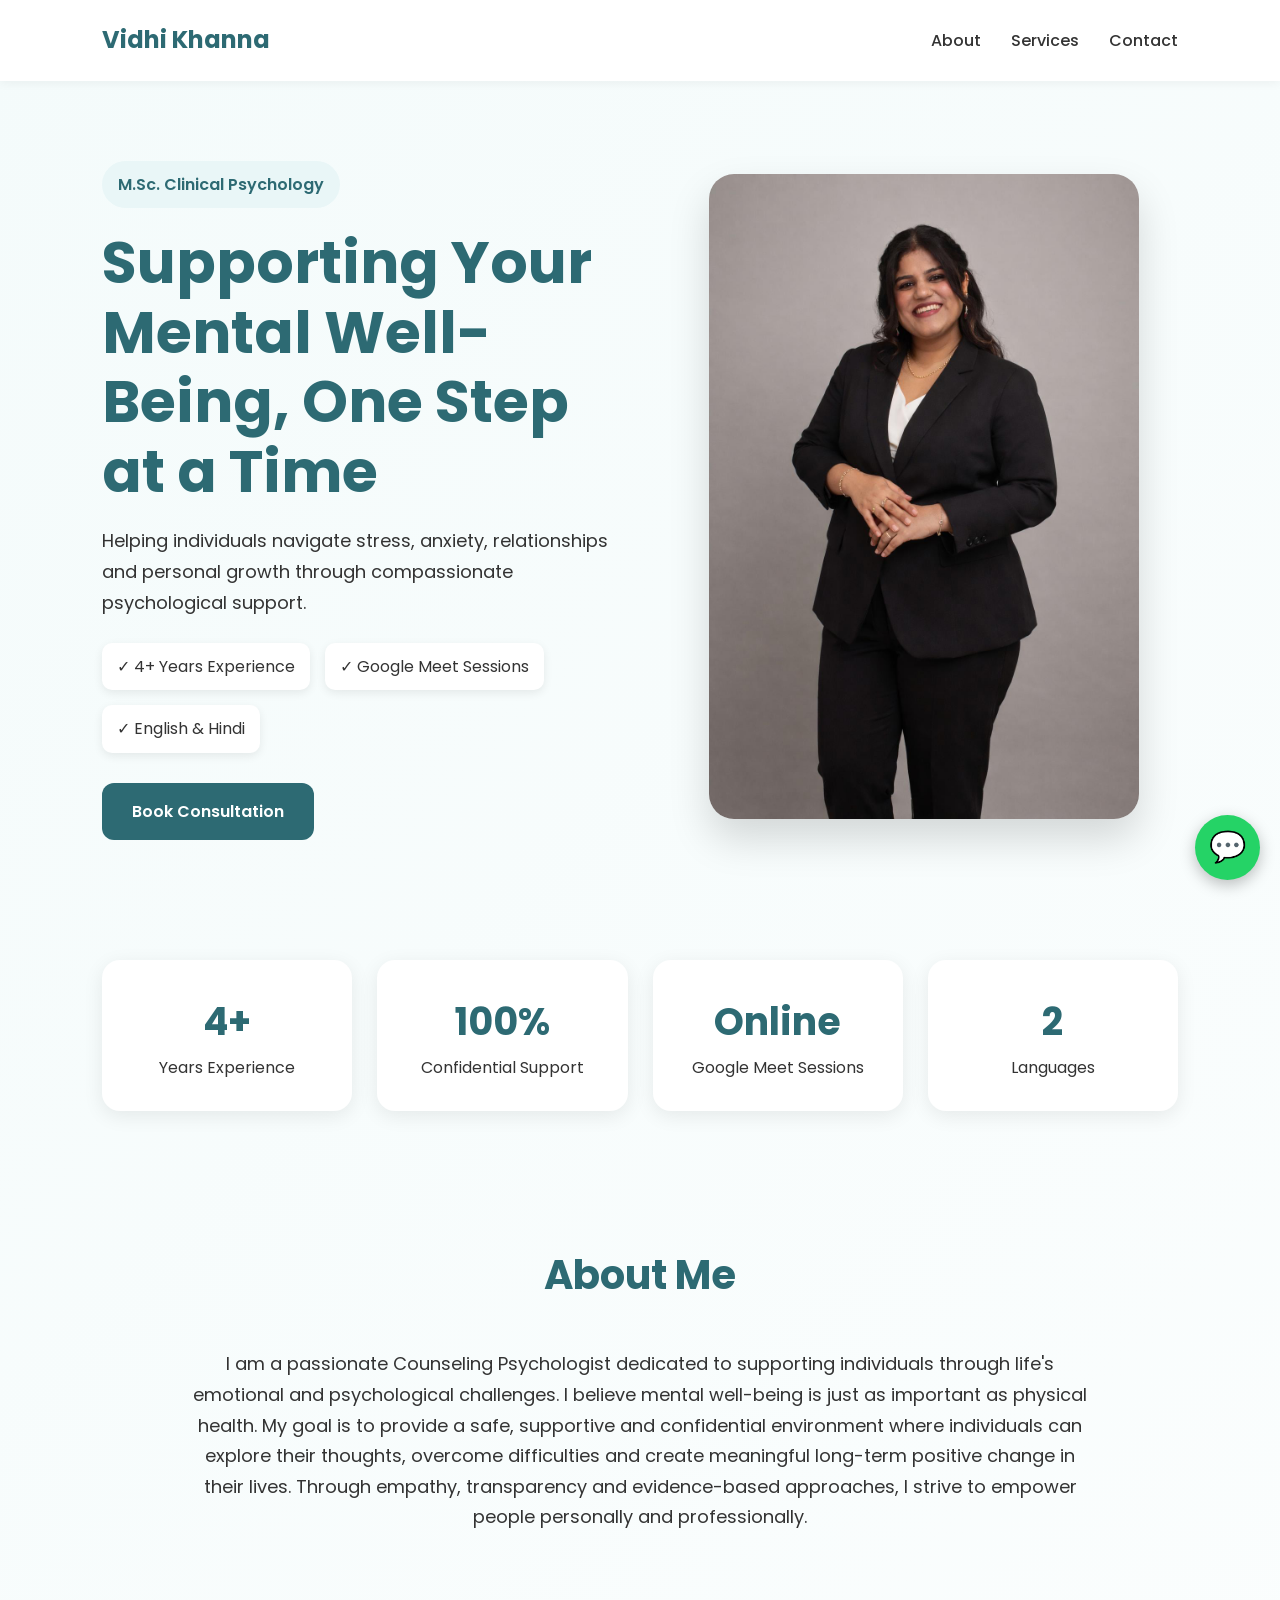
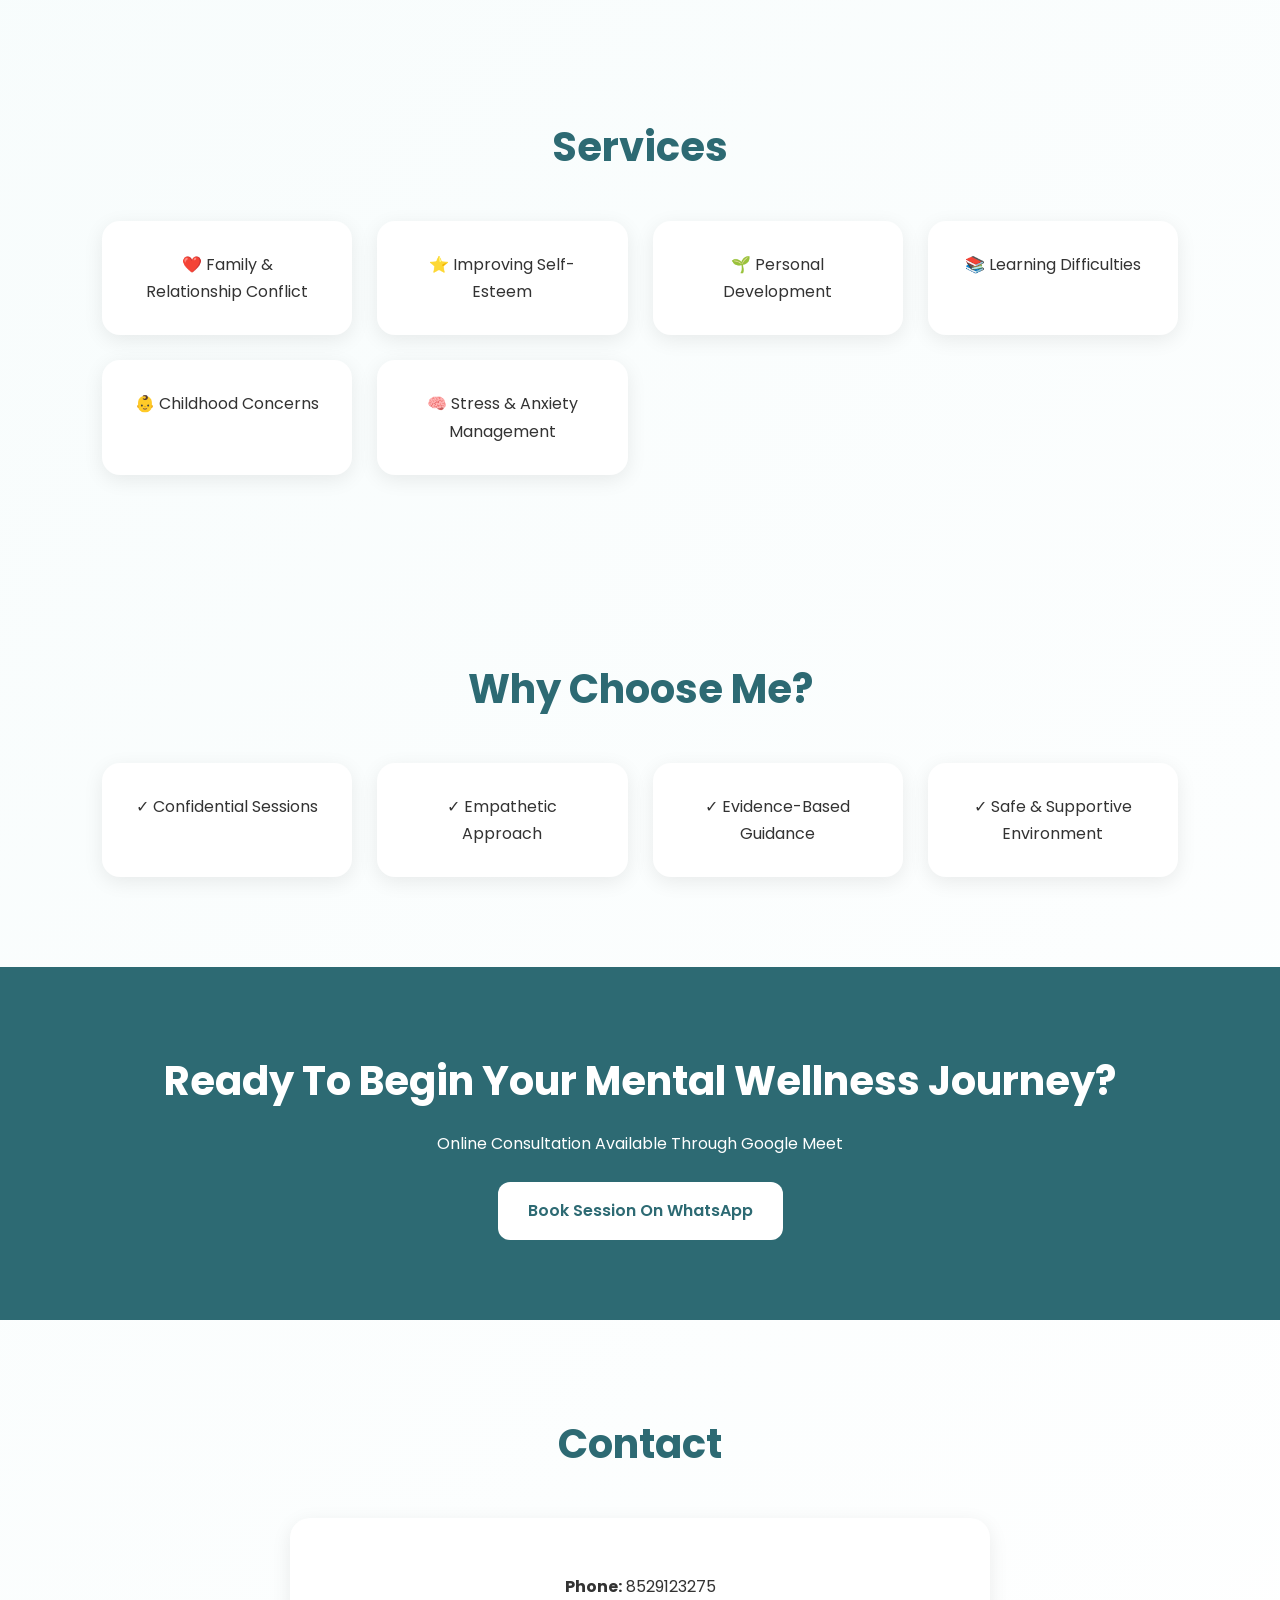
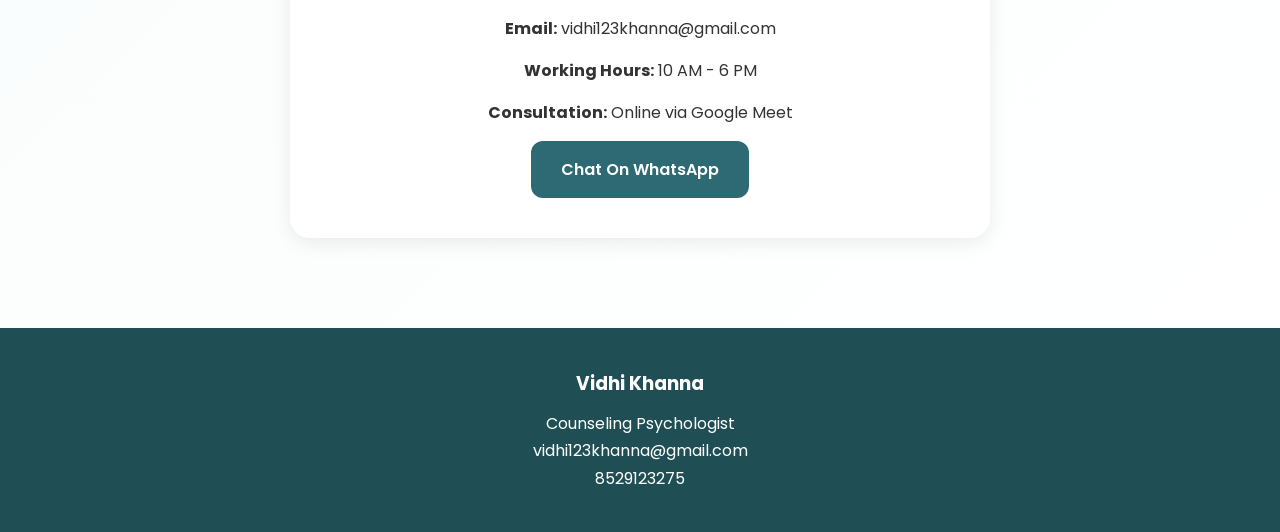
==== index.html @ dda38650 "Initial commit" ====
<!DOCTYPE html>
<html lang="en">
<head>
<meta charset="UTF-8">
<meta name="viewport" content="width=device-width, initial-scale=1.0">

<title>Vidhi Khanna | Counseling Psychologist</title>

<meta name="description"
content="Vidhi Khanna is a Counseling Psychologist providing online counseling sessions for stress, anxiety, relationships, self-esteem, personal development and emotional well-being.">

<link rel="stylesheet" href="style.css">

<link href="https://fonts.googleapis.com/css2?family=Poppins:wght@300;400;500;600;700&display=swap" rel="stylesheet">

</head>
<body>

<nav class="navbar">

    <div class="logo">Vidhi Khanna</div>

    <ul class="nav-links">
        <li><a href="#about">About</a></li>
        <li><a href="#services">Services</a></li>
        <li><a href="#contact">Contact</a></li>
    </ul>

</nav>

<section class="hero">

    <div class="hero-text">

        <span class="badge">
            M.Sc. Clinical Psychology
        </span>

        <h1>
            Supporting Your Mental Well-Being,
            One Step at a Time
        </h1>

        <p>
            Helping individuals navigate stress,
            anxiety, relationships and personal growth
            through compassionate psychological support.
        </p>

        <div class="hero-points">
            <span>✓ 4+ Years Experience</span>
            <span>✓ Google Meet Sessions</span>
            <span>✓ English & Hindi</span>
        </div>

        <a href="https://wa.me/918529123275"
           target="_blank"
           class="btn">
           Book Consultation
        </a>

    </div>

    <div class="hero-image">
        <img src="images/vidhi.jpeg" alt="Vidhi Khanna">
    </div>

</section>

<section class="stats">

    <div class="stat-box">
        <h2>4+</h2>
        <p>Years Experience</p>
    </div>

    <div class="stat-box">
        <h2>100%</h2>
        <p>Confidential Support</p>
    </div>

    <div class="stat-box">
        <h2>Online</h2>
        <p>Google Meet Sessions</p>
    </div>

    <div class="stat-box">
        <h2>2</h2>
        <p>Languages</p>
    </div>

</section>

<section id="about" class="section">

    <h2>About Me</h2>

    <p class="about-text">

        I am a passionate Counseling Psychologist dedicated to supporting
        individuals through life's emotional and psychological challenges.

        I believe mental well-being is just as important as physical health.

        My goal is to provide a safe, supportive and confidential environment
        where individuals can explore their thoughts, overcome difficulties
        and create meaningful long-term positive change in their lives.

        Through empathy, transparency and evidence-based approaches,
        I strive to empower people personally and professionally.

    </p>

</section>

<section id="services" class="section">

    <h2>Services</h2>

    <div class="service-grid">

        <div class="card">❤️ Family & Relationship Conflict</div>

        <div class="card">⭐ Improving Self-Esteem</div>

        <div class="card">🌱 Personal Development</div>

        <div class="card">📚 Learning Difficulties</div>

        <div class="card">👶 Childhood Concerns</div>

        <div class="card">🧠 Stress & Anxiety Management</div>

    </div>

</section>

<section class="section">

    <h2>Why Choose Me?</h2>

    <div class="service-grid">

        <div class="card">
            ✓ Confidential Sessions
        </div>

        <div class="card">
            ✓ Empathetic Approach
        </div>

        <div class="card">
            ✓ Evidence-Based Guidance
        </div>

        <div class="card">
            ✓ Safe & Supportive Environment
        </div>

    </div>

</section>

<section class="cta">

    <h2>
        Ready To Begin Your Mental Wellness Journey?
    </h2>

    <p>
        Online Consultation Available Through Google Meet
    </p>

    <a href="https://wa.me/918529123275"
       target="_blank"
       class="btn">
       Book Session On WhatsApp
    </a>

</section>

<section id="contact" class="section">

    <h2>Contact</h2>

    <div class="contact-box">

        <p><strong>Phone:</strong> 8529123275</p>

        <p><strong>Email:</strong> vidhi123khanna@gmail.com</p>

        <p><strong>Working Hours:</strong> 10 AM - 6 PM</p>

        <p><strong>Consultation:</strong> Online via Google Meet</p>

        <a href="https://wa.me/918529123275"
           target="_blank"
           class="btn">
           Chat On WhatsApp
        </a>

    </div>

</section>

<footer>

    <h3>Vidhi Khanna</h3>

    <p>Counseling Psychologist</p>

    <p>vidhi123khanna@gmail.com</p>

    <p>8529123275</p>

</footer>

<a href="https://wa.me/918529123275"
   target="_blank"
   class="whatsapp-float">

    💬

</a>

<script src="script.js"></script>

</body>
</html>
---- style.css ----
html{
    scroll-behavior:smooth;
}

*{
    margin:0;
    padding:0;
    box-sizing:border-box;
    font-family:'Poppins',sans-serif;
}

body{
    background:linear-gradient(135deg,#f4fbfb,#ffffff);
    color:#333;
    line-height:1.7;
}

/* Navbar */

.navbar{
    position:sticky;
    top:0;
    z-index:1000;
    display:flex;
    justify-content:space-between;
    align-items:center;
    padding:20px 8%;
    background:rgba(255,255,255,.95);
    backdrop-filter:blur(10px);
}

.logo{
    font-size:24px;
    font-weight:700;
    color:#2d6a73;
}

.nav-links{
    display:flex;
    gap:30px;
    list-style:none;
}

.nav-links a{
    text-decoration:none;
    color:#333;
    font-weight:500;
}

.nav-links a:hover{
    color:#2d6a73;
}

/* Hero */

.hero{
    min-height:90vh;
    display:flex;
    justify-content:space-between;
    align-items:center;
    gap:60px;
    padding:80px 8%;
}

.hero-text{
    flex:1;
}

.badge{
    display:inline-block;
    background:#e9f6f7;
    color:#2d6a73;
    padding:10px 16px;
    border-radius:30px;
    margin-bottom:20px;
    font-weight:600;
}

.hero-text h1{
    font-size:58px;
    line-height:1.2;
    color:#2d6a73;
    margin-bottom:20px;
}

.hero-text p{
    font-size:18px;
    margin-bottom:25px;
}

.hero-points{
    display:flex;
    flex-wrap:wrap;
    gap:15px;
    margin-bottom:30px;
}

.hero-points span{
    background:white;
    padding:10px 15px;
    border-radius:10px;
    box-shadow:0 3px 10px rgba(0,0,0,.08);
}

.hero-image{
    flex:1;
    text-align:center;
}

.hero-image img{
    width:100%;
    max-width:430px;
    border-radius:25px;
    box-shadow:0 20px 40px rgba(0,0,0,.15);
    transition:.4s;
}

.hero-image img:hover{
    transform:translateY(-8px);
}

/* Buttons */

.btn{
    display:inline-block;
    padding:15px 30px;
    background:#2d6a73;
    color:white;
    text-decoration:none;
    border-radius:12px;
    font-weight:600;
    transition:.3s;
}

.btn:hover{
    transform:translateY(-3px);
}

/* Sections */

.section{
    padding:90px 8%;
}

.section h2{
    text-align:center;
    color:#2d6a73;
    margin-bottom:40px;
    font-size:40px;
}

.about-text{
    max-width:900px;
    margin:auto;
    text-align:center;
    font-size:18px;
}

/* Stats */

.stats{
    display:grid;
    grid-template-columns:repeat(auto-fit,minmax(220px,1fr));
    gap:25px;
    padding:40px 8%;
}

.stat-box{
    background:white;
    text-align:center;
    padding:30px;
    border-radius:18px;
    box-shadow:0 5px 20px rgba(0,0,0,.08);
}

.stat-box h2{
    color:#2d6a73;
    font-size:38px;
}

/* Services */

.service-grid{
    display:grid;
    grid-template-columns:repeat(auto-fit,minmax(250px,1fr));
    gap:25px;
}

.card{
    background:white;
    padding:30px;
    border-radius:18px;
    text-align:center;
    box-shadow:0 5px 20px rgba(0,0,0,.08);
    transition:.3s;
    opacity:0;
    transform:translateY(30px);
}

.card.show{
    opacity:1;
    transform:translateY(0);
}

.card:hover{
    transform:translateY(-6px);
}

/* CTA */

.cta{
    text-align:center;
    padding:80px 8%;
    background:#2d6a73;
    color:white;
}

.cta h2{
    margin-bottom:15px;
    font-size:40px;
}

.cta p{
    margin-bottom:25px;
}

.cta .btn{
    background:white;
    color:#2d6a73;
}

/* Contact */

.contact-box{
    max-width:700px;
    margin:auto;
    text-align:center;
    background:white;
    padding:40px;
    border-radius:20px;
    box-shadow:0 5px 20px rgba(0,0,0,.08);
}

.contact-box p{
    margin:15px 0;
}

/* Footer */

footer{
    background:#1f4f55;
    color:white;
    text-align:center;
    padding:40px 20px;
}

footer h3{
    margin-bottom:10px;
}

/* WhatsApp */

.whatsapp-float{
    position:fixed;
    right:20px;
    bottom:20px;
    width:65px;
    height:65px;
    background:#25D366;
    color:white;
    border-radius:50%;
    display:flex;
    justify-content:center;
    align-items:center;
    text-decoration:none;
    font-size:30px;
    box-shadow:0 5px 15px rgba(0,0,0,.25);
}

/* Mobile */

@media(max-width:768px){

    .hero{
        flex-direction:column-reverse;
        text-align:center;
    }

    .hero-text h1{
        font-size:38px;
    }

    .nav-links{
        display:none;
    }

    .section h2{
        font-size:32px;
    }

    .cta h2{
        font-size:30px;
    }
}
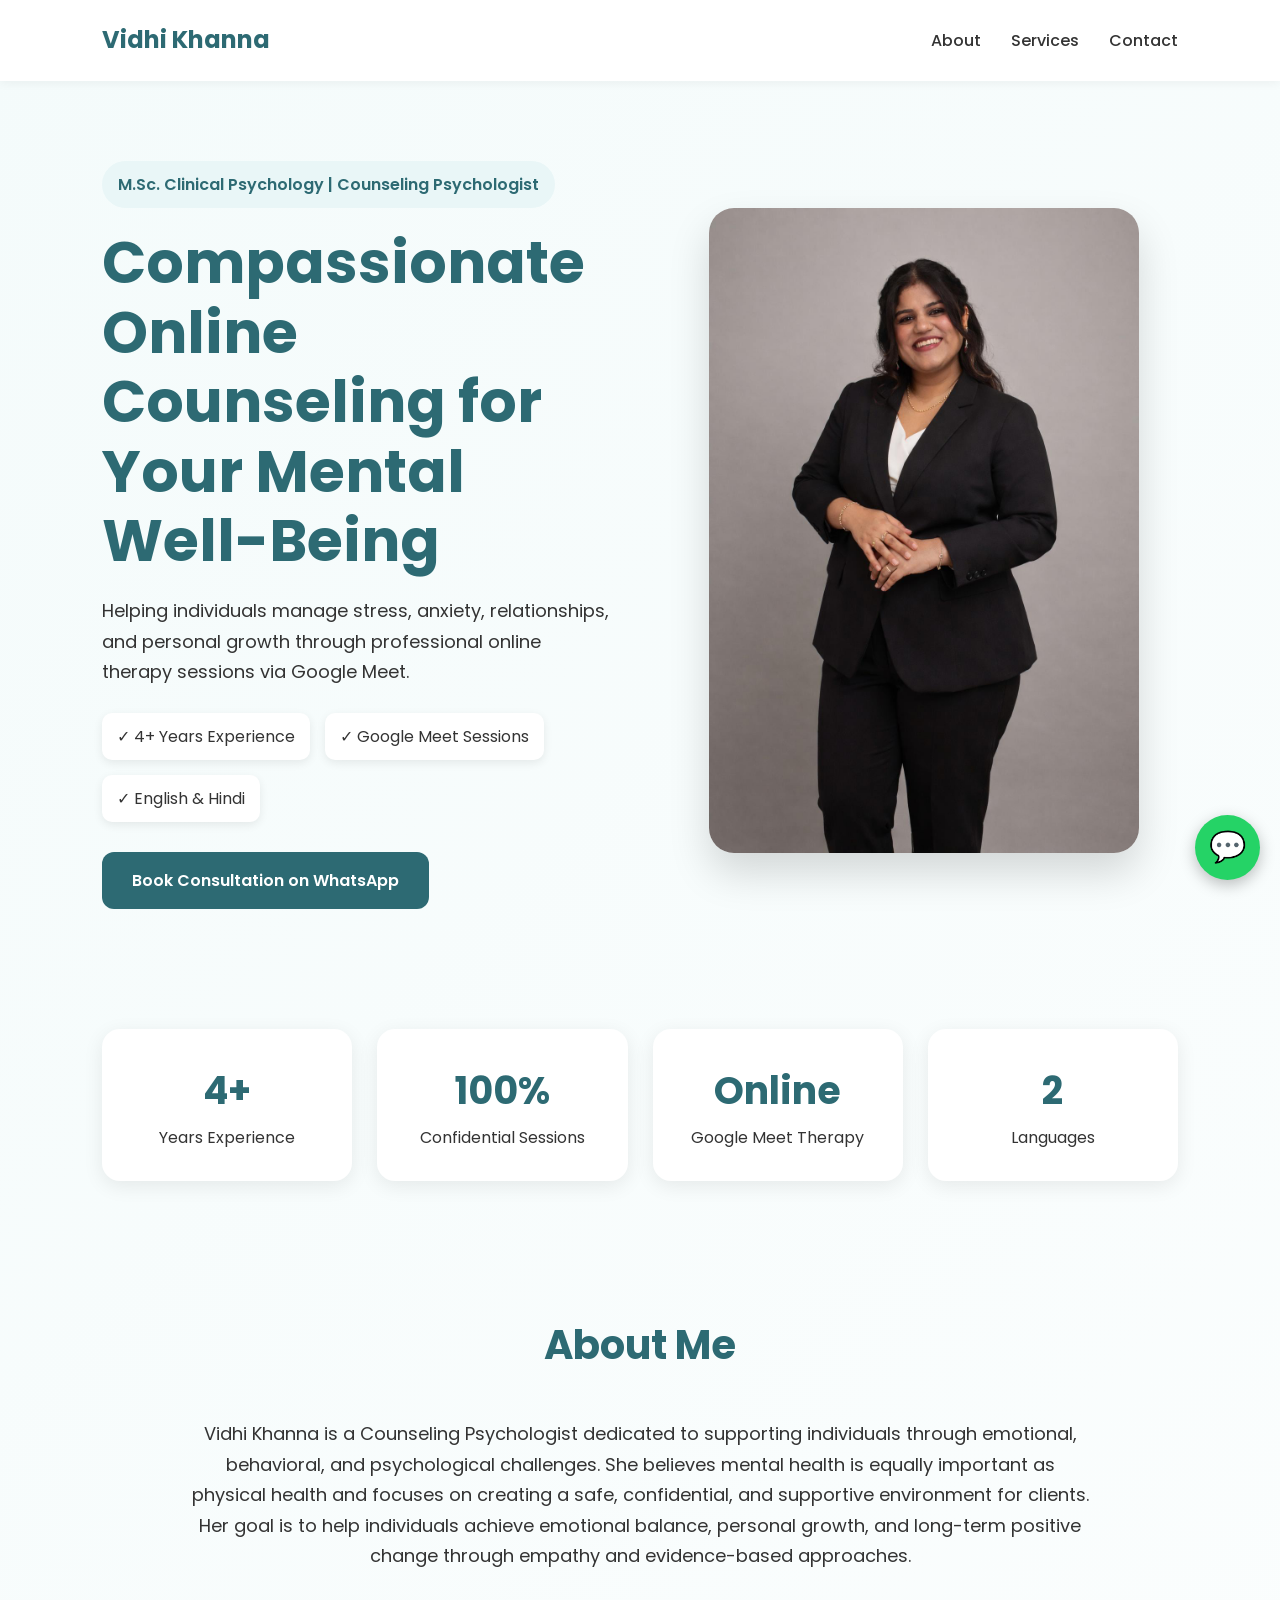
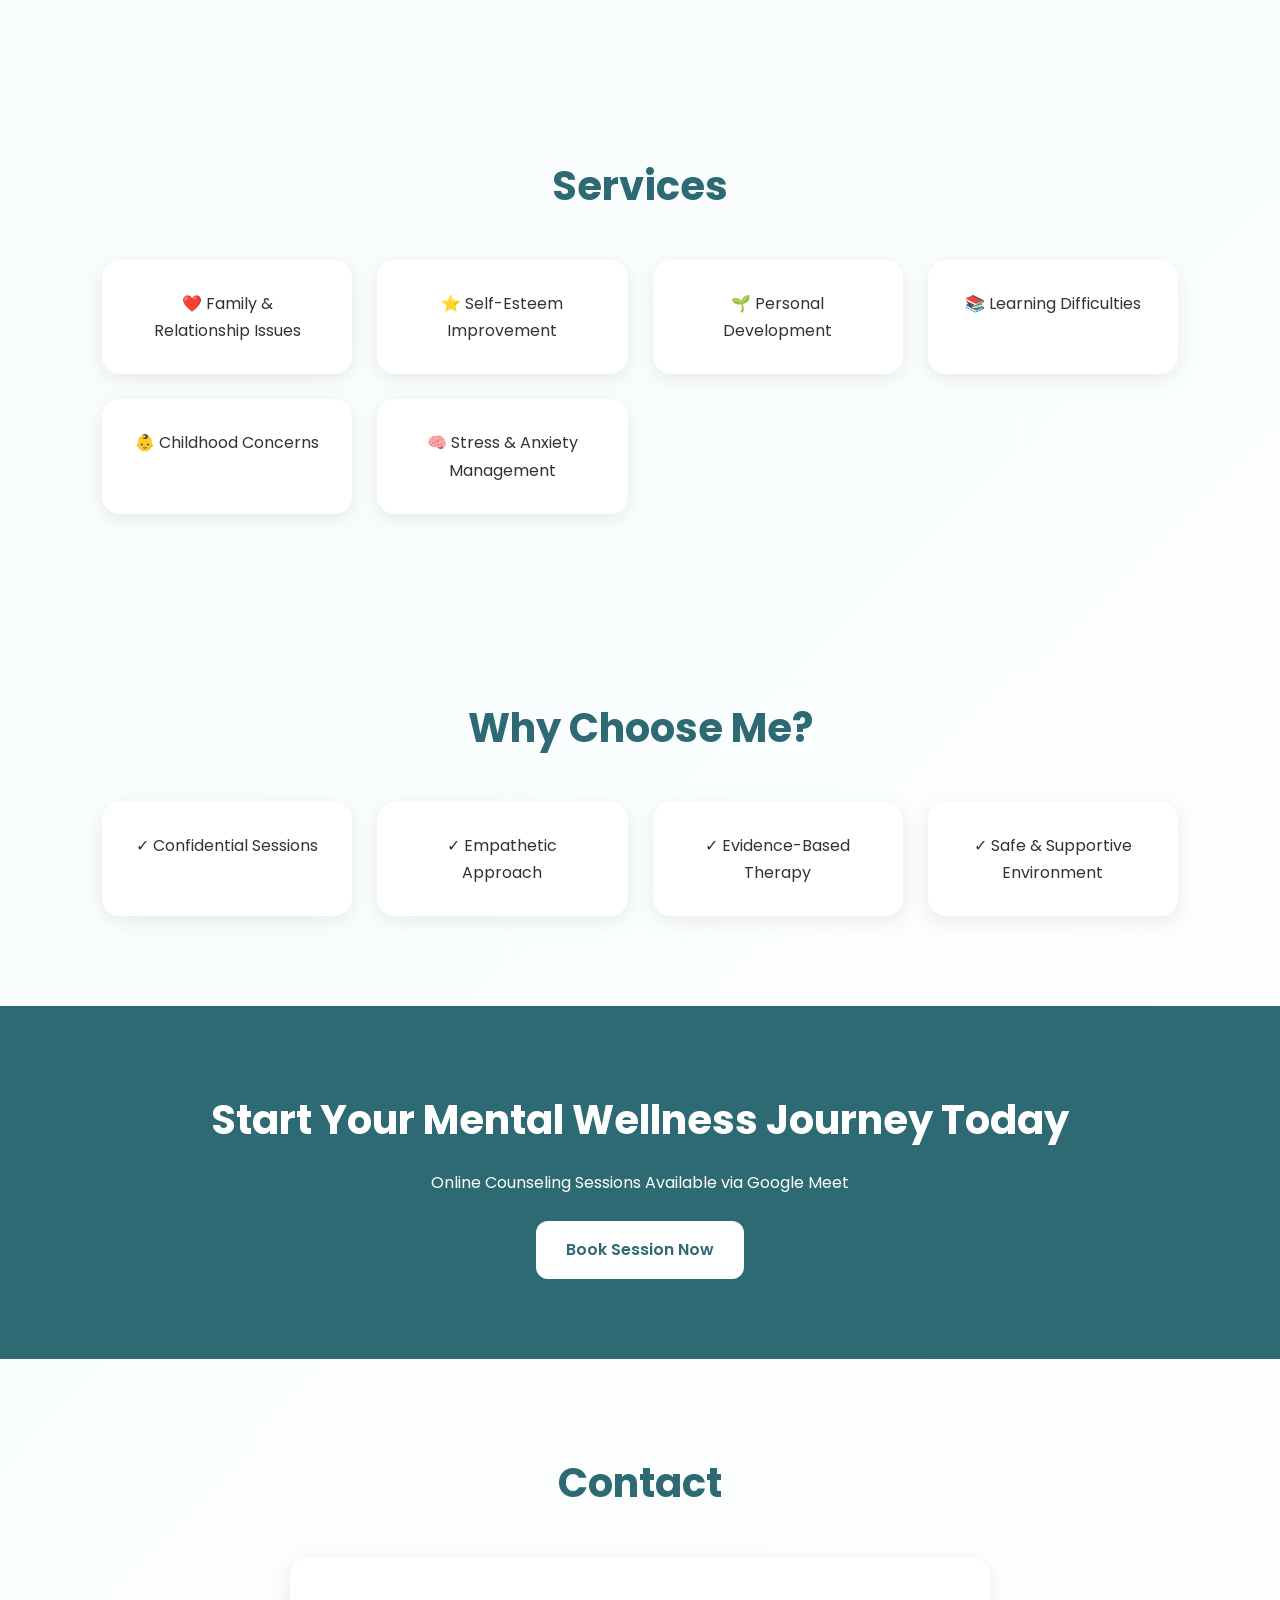
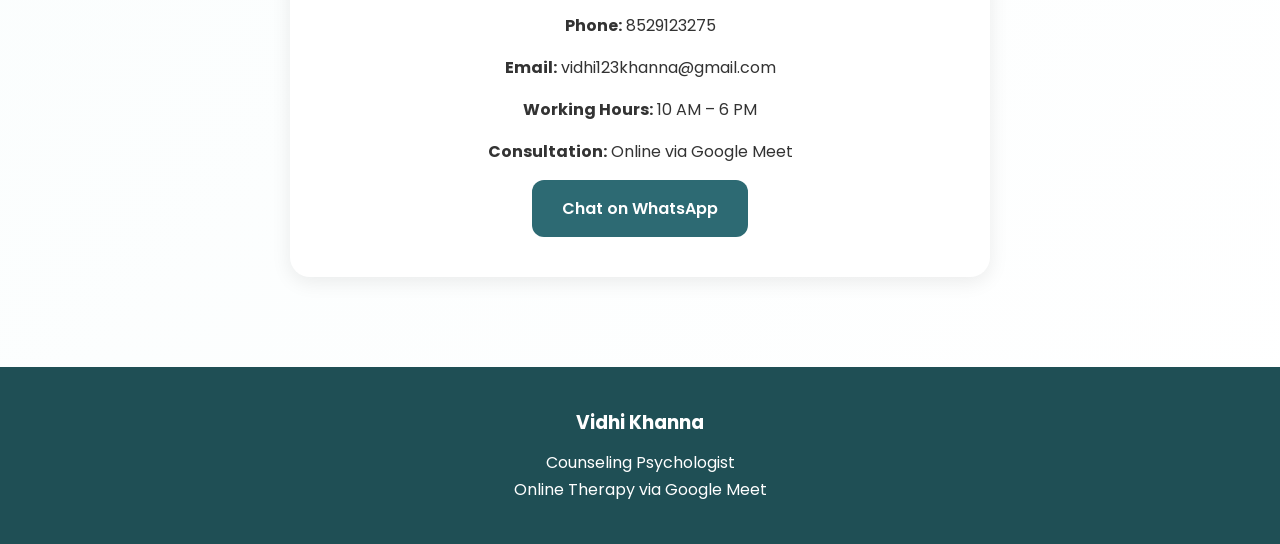
==== commit 7fa3557c: "Improve SEO + professional website update" ====
--- a/index.html
+++ b/index.html
@@ -4,16 +4,22 @@
 <meta charset="UTF-8">
 <meta name="viewport" content="width=device-width, initial-scale=1.0">
 
-<title>Vidhi Khanna | Counseling Psychologist</title>
+<title>Vidhi Khanna | Counseling Psychologist | Online Therapy India</title>
 
 <meta name="description"
-content="Vidhi Khanna is a Counseling Psychologist providing online counseling sessions for stress, anxiety, relationships, self-esteem, personal development and emotional well-being.">
+content="Vidhi Khanna is a Counseling Psychologist offering online therapy via Google Meet. Specializing in anxiety, stress, relationship issues, self-esteem, personal development, and emotional well-being.">
+
+<meta name="keywords"
+content="psychologist, counseling psychologist, online therapy India, anxiety counseling, stress management, Vidhi Khanna psychologist, mental health support">
+
+<meta name="author" content="Vidhi Khanna">
 
 <link rel="stylesheet" href="style.css">
 
 <link href="https://fonts.googleapis.com/css2?family=Poppins:wght@300;400;500;600;700&display=swap" rel="stylesheet">
 
 </head>
+
 <body>
 
 <nav class="navbar">
@@ -33,18 +39,15 @@
     <div class="hero-text">
 
         <span class="badge">
-            M.Sc. Clinical Psychology
+            M.Sc. Clinical Psychology | Counseling Psychologist
         </span>
 
         <h1>
-            Supporting Your Mental Well-Being,
-            One Step at a Time
+            Compassionate Online Counseling for Your Mental Well-Being
         </h1>
 
         <p>
-            Helping individuals navigate stress,
-            anxiety, relationships and personal growth
-            through compassionate psychological support.
+            Helping individuals manage stress, anxiety, relationships, and personal growth through professional online therapy sessions via Google Meet.
         </p>
 
         <div class="hero-points">
@@ -56,13 +59,13 @@
         <a href="https://wa.me/918529123275"
            target="_blank"
            class="btn">
-           Book Consultation
+           Book Consultation on WhatsApp
         </a>
 
     </div>
 
     <div class="hero-image">
-        <img src="images/vidhi.jpeg" alt="Vidhi Khanna">
+        <img src="images/vidhi.jpeg" alt="Vidhi Khanna - Counseling Psychologist">
     </div>
 
 </section>
@@ -76,12 +79,12 @@
 
     <div class="stat-box">
         <h2>100%</h2>
-        <p>Confidential Support</p>
+        <p>Confidential Sessions</p>
     </div>
 
     <div class="stat-box">
         <h2>Online</h2>
-        <p>Google Meet Sessions</p>
+        <p>Google Meet Therapy</p>
     </div>
 
     <div class="stat-box">
@@ -97,17 +100,11 @@
 
     <p class="about-text">
 
-        I am a passionate Counseling Psychologist dedicated to supporting
-        individuals through life's emotional and psychological challenges.
-
-        I believe mental well-being is just as important as physical health.
-
-        My goal is to provide a safe, supportive and confidential environment
-        where individuals can explore their thoughts, overcome difficulties
-        and create meaningful long-term positive change in their lives.
-
-        Through empathy, transparency and evidence-based approaches,
-        I strive to empower people personally and professionally.
+        Vidhi Khanna is a Counseling Psychologist dedicated to supporting individuals through emotional, behavioral, and psychological challenges.
+
+        She believes mental health is equally important as physical health and focuses on creating a safe, confidential, and supportive environment for clients.
+
+        Her goal is to help individuals achieve emotional balance, personal growth, and long-term positive change through empathy and evidence-based approaches.
 
     </p>
 
@@ -119,16 +116,11 @@
 
     <div class="service-grid">
 
-        <div class="card">❤️ Family & Relationship Conflict</div>
-
-        <div class="card">⭐ Improving Self-Esteem</div>
-
+        <div class="card">❤️ Family & Relationship Issues</div>
+        <div class="card">⭐ Self-Esteem Improvement</div>
         <div class="card">🌱 Personal Development</div>
-
         <div class="card">📚 Learning Difficulties</div>
-
         <div class="card">👶 Childhood Concerns</div>
-
         <div class="card">🧠 Stress & Anxiety Management</div>
 
     </div>
@@ -141,21 +133,10 @@
 
     <div class="service-grid">
 
-        <div class="card">
-            ✓ Confidential Sessions
-        </div>
-
-        <div class="card">
-            ✓ Empathetic Approach
-        </div>
-
-        <div class="card">
-            ✓ Evidence-Based Guidance
-        </div>
-
-        <div class="card">
-            ✓ Safe & Supportive Environment
-        </div>
+        <div class="card">✓ Confidential Sessions</div>
+        <div class="card">✓ Empathetic Approach</div>
+        <div class="card">✓ Evidence-Based Therapy</div>
+        <div class="card">✓ Safe & Supportive Environment</div>
 
     </div>
 
@@ -163,18 +144,14 @@
 
 <section class="cta">
 
-    <h2>
-        Ready To Begin Your Mental Wellness Journey?
-    </h2>
-
-    <p>
-        Online Consultation Available Through Google Meet
-    </p>
+    <h2>Start Your Mental Wellness Journey Today</h2>
+
+    <p>Online Counseling Sessions Available via Google Meet</p>
 
     <a href="https://wa.me/918529123275"
        target="_blank"
        class="btn">
-       Book Session On WhatsApp
+       Book Session Now
     </a>
 
 </section>
@@ -189,14 +166,14 @@
 
         <p><strong>Email:</strong> vidhi123khanna@gmail.com</p>
 
-        <p><strong>Working Hours:</strong> 10 AM - 6 PM</p>
+        <p><strong>Working Hours:</strong> 10 AM – 6 PM</p>
 
         <p><strong>Consultation:</strong> Online via Google Meet</p>
 
         <a href="https://wa.me/918529123275"
            target="_blank"
            class="btn">
-           Chat On WhatsApp
+           Chat on WhatsApp
         </a>
 
     </div>
@@ -206,21 +183,15 @@
 <footer>
 
     <h3>Vidhi Khanna</h3>
-
     <p>Counseling Psychologist</p>
-
-    <p>vidhi123khanna@gmail.com</p>
-
-    <p>8529123275</p>
+    <p>Online Therapy via Google Meet</p>
 
 </footer>
 
 <a href="https://wa.me/918529123275"
    target="_blank"
    class="whatsapp-float">
-
-    💬
-
+   💬
 </a>
 
 <script src="script.js"></script>
